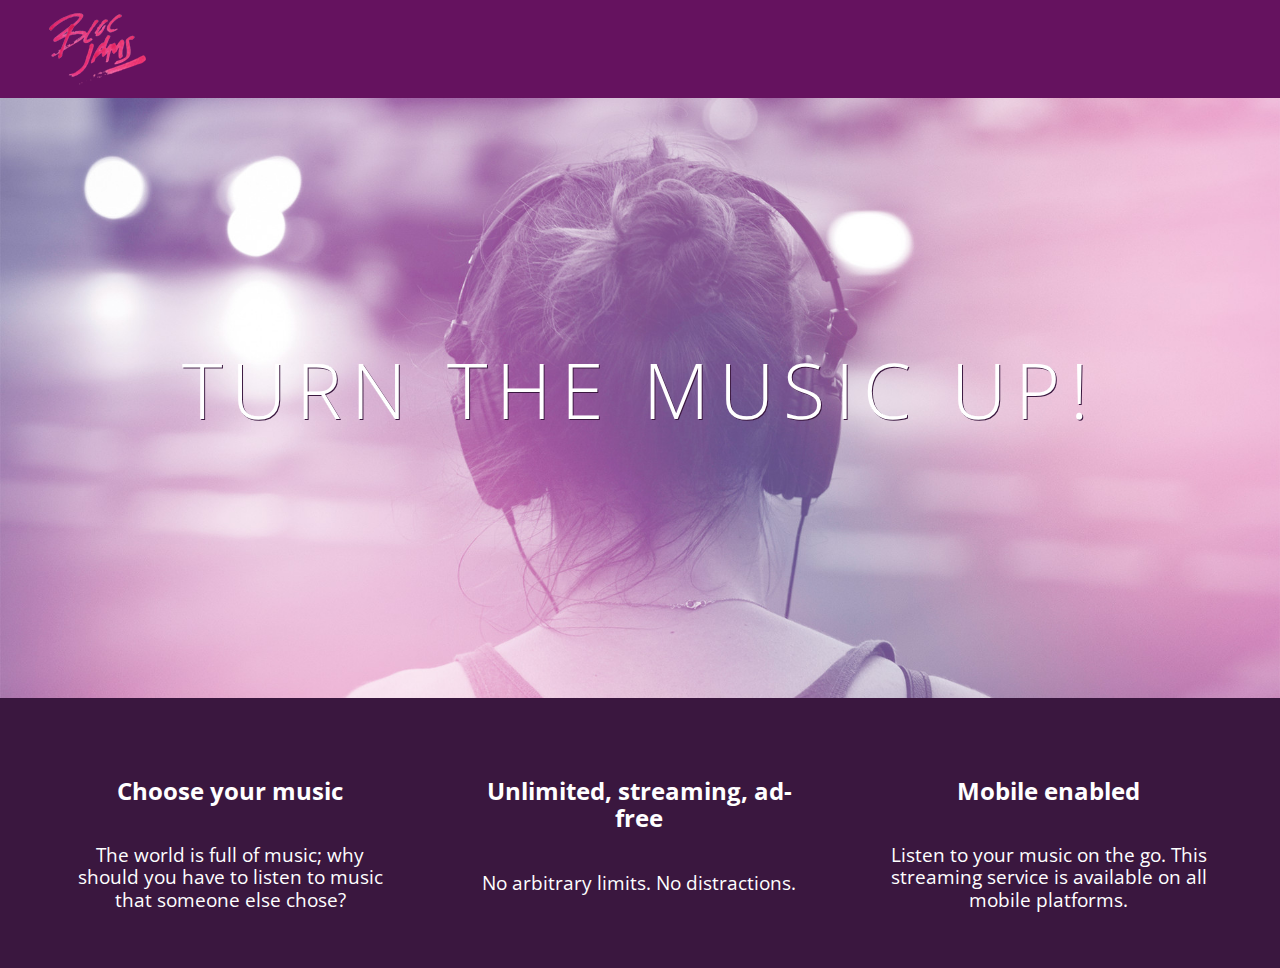
==== index.html @ 091bb002 "adding clearfix branch" ====
<!DOCTYPE html>
<html>
     <head>
        <title>Bloc Jams</title>
         <meta name="viewport" content="device-width, initial-scale=1">
        <link rel="stylesheet" type="text/css" href="http://fonts.googleapis.com/css?family=Open+Sans:400,800,600,700,300">
        <link rel="stylesheet" type="text/css" href="http://code.ionicframework.com/ionicons/2.0.1/css/ionicons.min.css">
        <link rel="stylesheet" type="text/css" href="styles/normalize.css">
        <link rel="stylesheet" type="text/css" href="styles/main.css">
        <link rel="stylesheet" type="text/css" href="styles/landing.css">
    </head>
   
    <body class="landing">
        <nav> <!--navigation bar -->
        <nav class="navbar"><!-- nav bar -->
             <img img src="assets/images/bloc_jams_logo.png" alt="bloc jams logo" class="logo">
             
             </nav>
        </nav>
        <section class="hero-content"> <!-- hero content -->
             <h1 class="hero-title">Turn the music up!</h1> 
        </section>
        <section class="selling-points container" class="clearfix"> <!-- selling points -->
             <div class="point column third">
                 <span class="ion-music-note"></span>
                 <h5 class="point-title">Choose your music</h5>
                 <p class="point-description">The world is full of music; why should you have to listen to music that someone else chose?</p>
             </div>
             <div class="point column third">
                 <span class="ion-radio-waves"></span>
                 <h5 class="point-title">Unlimited, streaming, ad-free</h5>
                 <p class="point-description">No arbitrary limits. No distractions.</p>
             </div>
             <div class="point column third">
                 <span class="ion-iphone"></span>
                 <h5 class="point-title">Mobile enabled</h5>
                 <p class="point-description">Listen to your music on the go. This streaming service is available on all mobile platforms.</p>
             </div>
                 
        </section>
    </body>


</html>
---- styles/main.css ----
*, *::before, *::after {
     -moz-box-sizing: border-box;
     -webkit-box-sizing: border-box;
     box-sizing: border-box;
 } 

html {
     height: 100%; /* makes sure our HTML takes up 100% of the browser window */
     font-size: 100%;
 }
 
 body {
     font-family: 'Open Sans'; /* sets our font to the "Open Sans" typeface */
     color: white;             /* sets the text color to white */
     min-height: 100%;         /* says the height of the body must be, at minimum, 100% of the window */
 }
 
 body.landing {
     background-color: rgb(58,23,63); /* sets the background color to an RGB value (see below) */
 }

 .navbar {
     padding: 0.5rem;
     background-color: rgb(101,18,95);
 }
 
 .navbar .logo {
     position: relative; /* positioning will be explained in a resource */
     left: 2rem;
     
}

.container {
    margin: 0 auto;
    max-width: 64rem;
    
}


 /* Medium and small screens (640px) */
 @media (min-width: 640px) {
   html { font-size: 112%; }
     .column {
         float: left;
         padding-left: 1rem;
         padding-right: 1rem;
 }
     .column.full { width: 100%; }
     .column.two-thirds { width: 66.7%; }
     .column.half { width: 50%;}
     .column.third { width: 33.3%; }
     .column.fourth { width: 25%; }
     .column.flow-oppositie { float: right; }
}

     
 
 /* Large screens (1024px) */
 @media (min-width: 1024px) {
   html { font-size: 120%; }
 }
     
}

.clearfix::before,
.clearfix::after {
   content: " ";
   display: table;
}

.clearfix::after {
   clear: both;
}
---- styles/landing.css ----
body.landing {
     background-color: rgb(58,23,63);
 }
 
 .hero-content {
     position: relative;
     min-height: 600px;
     background-image: url(../assets/images/bloc_jams_bg.jpg);
     background-repeat: no-repeat;
     background-position: center center;
     background-size: cover;
 }
 
 .hero-content .hero-title {
     position: absolute;
     top: 40%;
     -webkit-transform: translateY(-50%);
     -moz-transform: translateY(-50%);
     transform: translateY(-50%);
     width: 100%;
     text-align: center;
     font-size: 4rem;
     font-weight: 300;
     text-transform: uppercase;
     letter-spacing: 0.5rem;
     text-shadow: 1px 1px 0px rgb(58,23,63);
 }
 
 .selling-points {
     position: relative;
    
 }
 
 .point {
     position: relative;
     padding: 2rem;
     text-align: center;
 }
 
 .point .point-title {
     font-size: 1.25rem;
 }
 
 .ion-music-note,
 .ion-radio-waves,
 .ion-iphone {
     color: rgb(233,50,117);
     font-size: 5rem;
 }
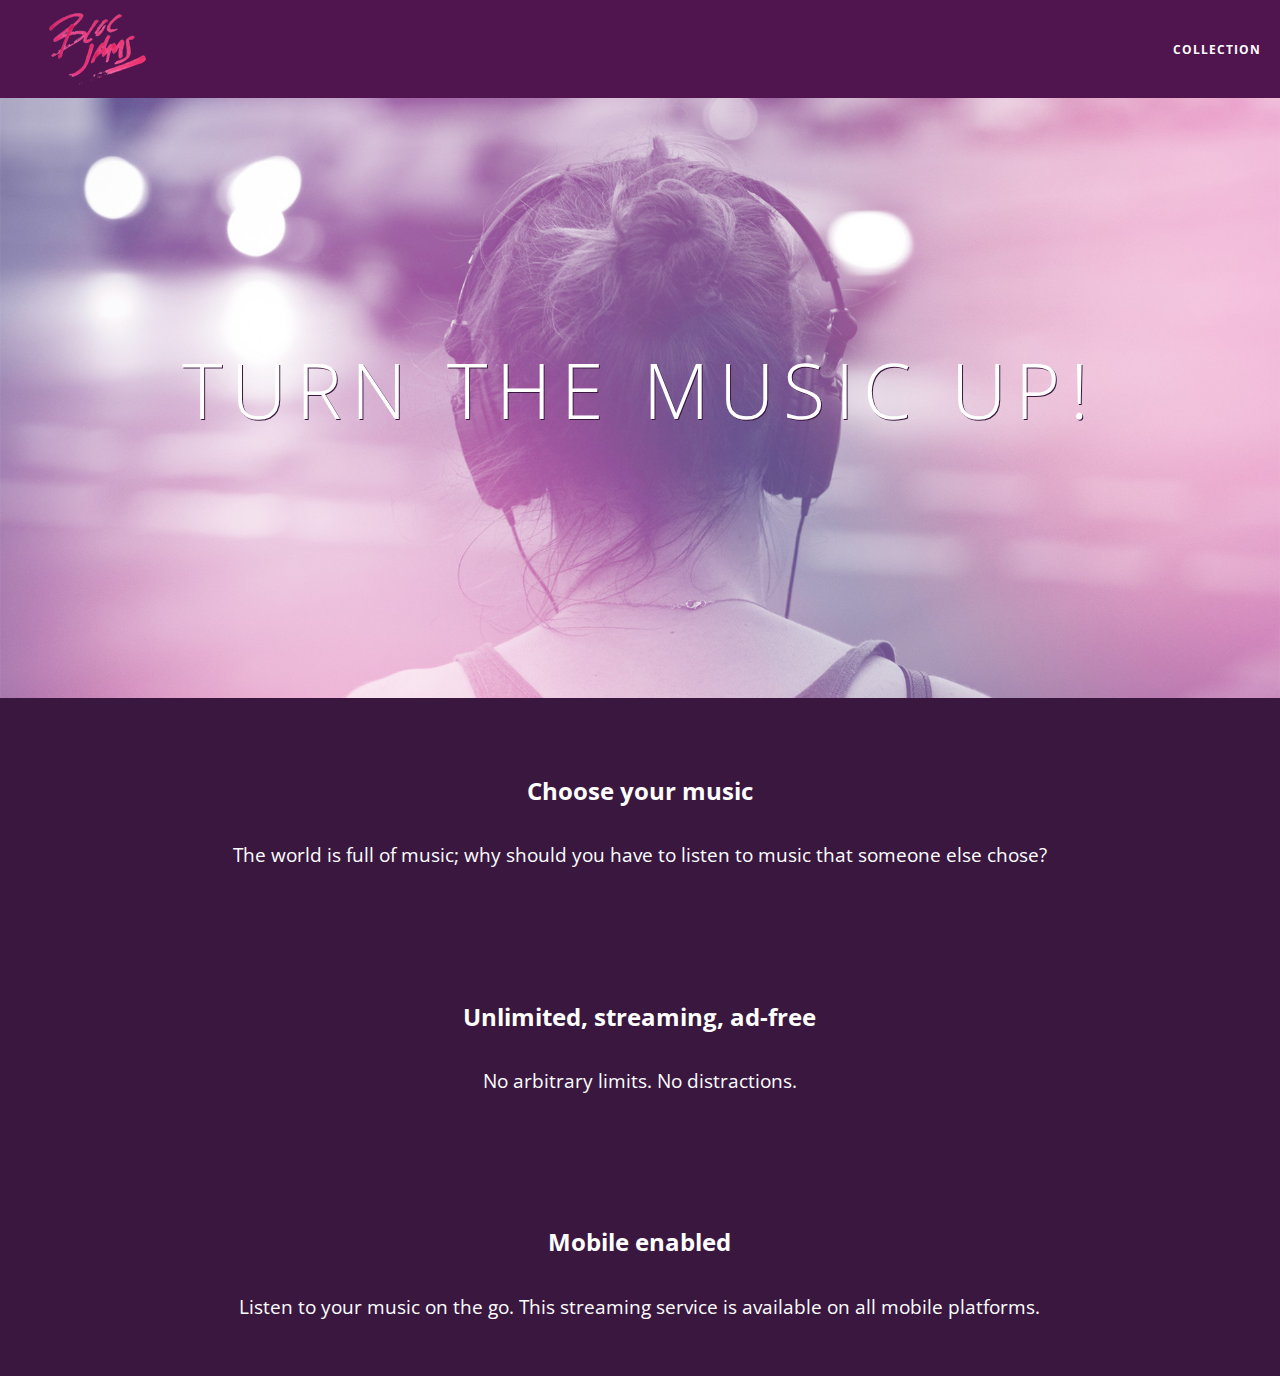
==== commit 48e1f85d: "adding a collection page" ====
--- a/index.html
+++ b/index.html
@@ -13,25 +13,30 @@
     <body class="landing">
         <nav> <!--navigation bar -->
         <nav class="navbar"><!-- nav bar -->
-             <img img src="assets/images/bloc_jams_logo.png" alt="bloc jams logo" class="logo">
+          <a href="index.html" class="logo">
+             <img src="assets/images/bloc_jams_logo.png" alt="bloc jams logo">
+         </a>
+         <div class="links-container">
+             <a href="collection.html" class="navbar-link">collection</a>
+         </div>
              
              </nav>
         </nav>
         <section class="hero-content"> <!-- hero content -->
              <h1 class="hero-title">Turn the music up!</h1> 
         </section>
-        <section class="selling-points container" class="clearfix"> <!-- selling points -->
-             <div class="point column third">
+        <section class="selling-points container"> <!-- selling points -->
+             <div class="point">
                  <span class="ion-music-note"></span>
                  <h5 class="point-title">Choose your music</h5>
                  <p class="point-description">The world is full of music; why should you have to listen to music that someone else chose?</p>
              </div>
-             <div class="point column third">
+             <div class="point">
                  <span class="ion-radio-waves"></span>
                  <h5 class="point-title">Unlimited, streaming, ad-free</h5>
                  <p class="point-description">No arbitrary limits. No distractions.</p>
              </div>
-             <div class="point column third">
+             <div class="point">
                  <span class="ion-iphone"></span>
                  <h5 class="point-title">Mobile enabled</h5>
                  <p class="point-description">Listen to your music on the go. This streaming service is available on all mobile platforms.</p>
--- a/styles/main.css
+++ b/styles/main.css
@@ -1,4 +1,4 @@
- *, *::before, *::after {
+*, *::before, *::after {
      -moz-box-sizing: border-box;
      -webkit-box-sizing: border-box;
      box-sizing: border-box;
@@ -20,16 +20,57 @@
  }
 
  .navbar {
+     position: relative;
      padding: 0.5rem;
-     background-color: rgb(101,18,95);
+     background-color: rgba(101,18,95,0.5);
+     z-index: 1;
  }
  
  .navbar .logo {
      position: relative; /* positioning will be explained in a resource */
      left: 2rem;
+     cursor: pointer; /* produces the finger-pointer icon when you hover over the logo */
      
 }
 
+.navbar .links-container {
+  display: table;
+  position: absolute;
+  top: 0;
+  right: 0; 
+  height: 100px;
+  color: white;
+    /* #3 */
+  text-decoration: none;
+}
+
+.links-container .navbar-link {
+     display: table-cell;
+     position: relative;
+     height: 100%;
+     padding-left: 1rem;
+     padding-right: 1rem;
+     /* #4 */
+     vertical-align: middle;
+     color: white;
+     font-size: 0.625rem;
+     letter-spacing: 0.05rem;
+     font-weight: 700;
+     text-transform: uppercase;
+     /* #3 */
+     text-decoration: none;
+     cursor: pointer;
+ }
+ 
+   /* #5 */
+ .links-container .navbar-link:hover {
+     color: rgb(233,50,117);
+}
+
+.links-container .navbar-link:active {
+     color: rgb(233,50,117);
+    background-color: white;
+}
 .container {
     margin: 0 auto;
     max-width: 64rem;
@@ -60,14 +101,7 @@
    html { font-size: 120%; }
  }
      
-}
+     
 
-.clearfix::before,
-.clearfix::after {
-   content: " ";
-   display: table;
-}
 
-.clearfix::after {
-   clear: both;
 }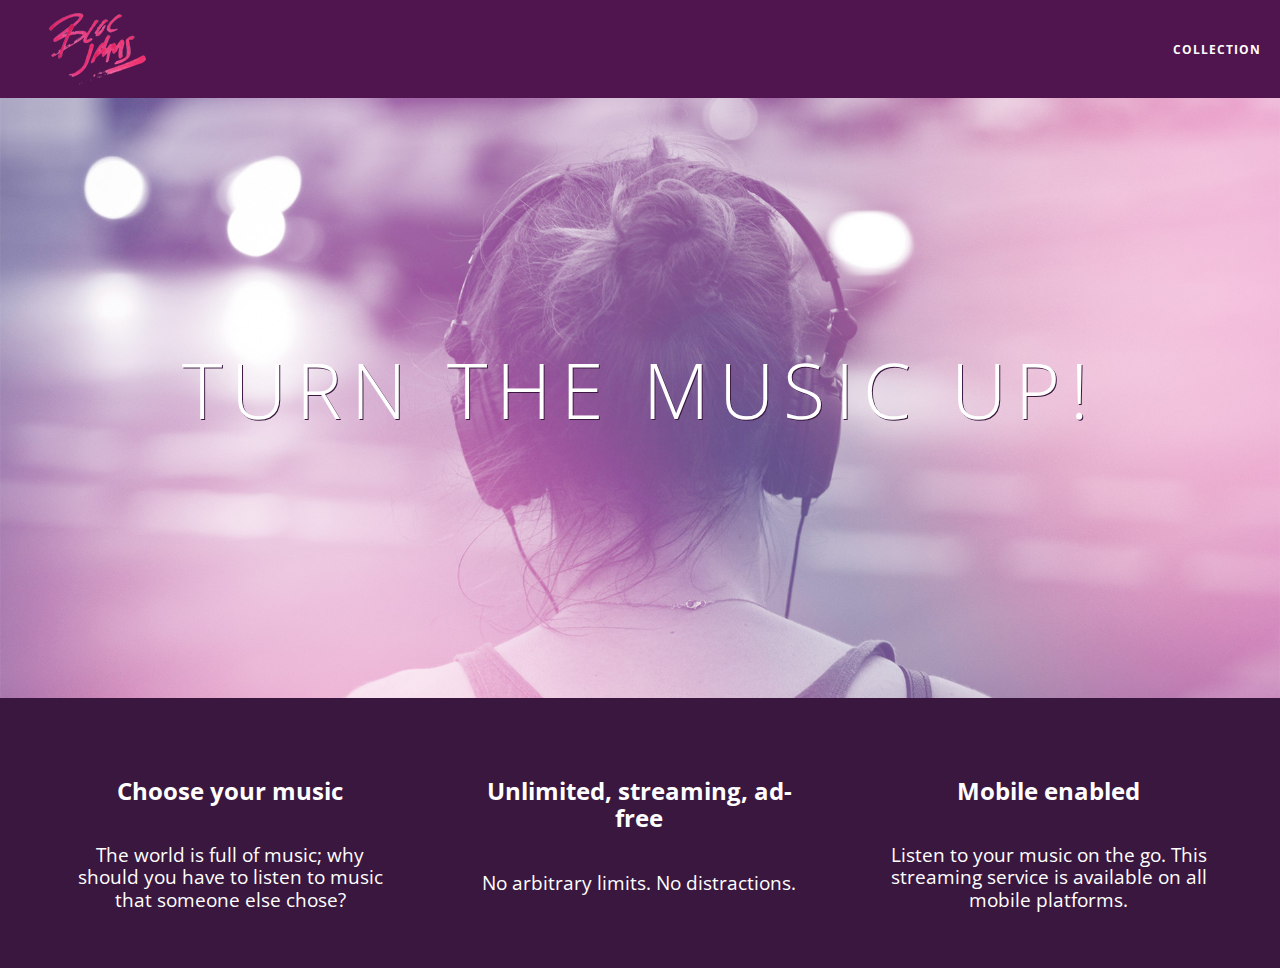
==== commit 322acf80: "adding animation branch" ====
--- a/index.html
+++ b/index.html
@@ -11,38 +11,37 @@
     </head>
    
     <body class="landing">
-        <nav> <!--navigation bar -->
         <nav class="navbar"><!-- nav bar -->
-          <a href="index.html" class="logo">
+              <a href="index.html" class="logo">
              <img src="assets/images/bloc_jams_logo.png" alt="bloc jams logo">
          </a>
          <div class="links-container">
              <a href="collection.html" class="navbar-link">collection</a>
          </div>
-             
              </nav>
         </nav>
         <section class="hero-content"> <!-- hero content -->
              <h1 class="hero-title">Turn the music up!</h1> 
         </section>
-        <section class="selling-points container"> <!-- selling points -->
-             <div class="point">
+        <section class="selling-points container" class="clearfix"> <!-- selling points -->
+             <div class="point column third">
                  <span class="ion-music-note"></span>
                  <h5 class="point-title">Choose your music</h5>
                  <p class="point-description">The world is full of music; why should you have to listen to music that someone else chose?</p>
              </div>
-             <div class="point">
+             <div class="point column third">
                  <span class="ion-radio-waves"></span>
                  <h5 class="point-title">Unlimited, streaming, ad-free</h5>
                  <p class="point-description">No arbitrary limits. No distractions.</p>
              </div>
-             <div class="point">
+             <div class="point column third">
                  <span class="ion-iphone"></span>
                  <h5 class="point-title">Mobile enabled</h5>
                  <p class="point-description">Listen to your music on the go. This streaming service is available on all mobile platforms.</p>
              </div>
                  
         </section>
+        <script src="scripts/landing.js"></script>
     </body>
 
 
--- a/styles/main.css
+++ b/styles/main.css
@@ -1,4 +1,4 @@
-*, *::before, *::after {
+ *, *::before, *::after {
      -moz-box-sizing: border-box;
      -webkit-box-sizing: border-box;
      box-sizing: border-box;
@@ -22,29 +22,30 @@
  .navbar {
      position: relative;
      padding: 0.5rem;
+     /* #1 */
      background-color: rgba(101,18,95,0.5);
+     /* #2 */
      z-index: 1;
  }
  
  .navbar .logo {
-     position: relative; /* positioning will be explained in a resource */
+     position: relative;
      left: 2rem;
-     cursor: pointer; /* produces the finger-pointer icon when you hover over the logo */
-     
-}
-
-.navbar .links-container {
-  display: table;
-  position: absolute;
-  top: 0;
-  right: 0; 
-  height: 100px;
-  color: white;
-    /* #3 */
-  text-decoration: none;
-}
-
-.links-container .navbar-link {
+     cursor: pointer;  /* produces the finger-pointer icon when you hover over the logo */
+ }
+ 
+ .navbar .links-container {
+     display: table;
+     position: absolute;
+     top: 0;
+     right: 0;
+     height: 100px;
+     color: white;
+     /* #3 */
+     text-decoration: none;
+ }
+ 
+ .links-container .navbar-link {
      display: table-cell;
      position: relative;
      height: 100%;
@@ -65,18 +66,21 @@
    /* #5 */
  .links-container .navbar-link:hover {
      color: rgb(233,50,117);
-}
+ }
 
 .links-container .navbar-link:active {
      color: rgb(233,50,117);
     background-color: white;
 }
+
 .container {
     margin: 0 auto;
     max-width: 64rem;
     
 }
-
+ .container.narrow {
+     max-width: 56rem;
+ }
 
  /* Medium and small screens (640px) */
  @media (min-width: 640px) {
@@ -104,4 +108,14 @@
      
 
 
+}
+
+.clearfix::before,
+.clearfix::after {
+   content: " ";
+   display: table;
+}
+
+.clearfix::after {
+   clear: both;
 }--- a/styles/landing.css
+++ b/styles/landing.css
@@ -1,49 +1,49 @@
 body.landing {
-     background-color: rgb(58,23,63);
- }
- 
- .hero-content {
-     position: relative;
-     min-height: 600px;
-     background-image: url(../assets/images/bloc_jams_bg.jpg);
-     background-repeat: no-repeat;
-     background-position: center center;
-     background-size: cover;
- }
- 
- .hero-content .hero-title {
-     position: absolute;
-     top: 40%;
-     -webkit-transform: translateY(-50%);
-     -moz-transform: translateY(-50%);
-     transform: translateY(-50%);
-     width: 100%;
-     text-align: center;
-     font-size: 4rem;
-     font-weight: 300;
-     text-transform: uppercase;
-     letter-spacing: 0.5rem;
-     text-shadow: 1px 1px 0px rgb(58,23,63);
- }
- 
- .selling-points {
-     position: relative;
+    background-color: rgb(58,23,63);
+}
+
+.hero-content {
+    position: relative;
+    min-height: 600px;
+    background-image: url(../assets/images/bloc_jams_bg.jpg);
+    background-repeat: no-repeat;
+    background-position: center center;
+    background-size: cover;
+}
+
+.hero-content .hero-title {
+    position: absolute;
+    top: 40%;
+    -webkit-transform: translateY(-50%);
+    -moz-transform: translateY(-50%);
+    transform: translateY(-50%);
+    width: 100%;
+    text-align: center;
+    font-size: 4rem;
+    font-weight: 300;
+    text-transform: uppercase;
+    letter-spacing: 0.5rem;
+    text-shadow: 1px 1px 0px rgb(58,23,63);
+}
+
+.selling-points {
+    position: relative;
     
- }
- 
- .point {
-     position: relative;
-     padding: 2rem;
-     text-align: center;
- }
- 
- .point .point-title {
-     font-size: 1.25rem;
- }
- 
- .ion-music-note,
- .ion-radio-waves,
- .ion-iphone {
-     color: rgb(233,50,117);
-     font-size: 5rem;
- }+}
+
+.point {
+    position: relative;
+    padding: 2rem;
+    text-align: center;
+}
+
+.point  .point-title {
+    font-size: 1.25rem;
+}
+
+.ion-music-note,
+.ion-radio-waves,
+.ion-iphone {
+    color: rgb(233,50,117);
+    font-size: 5rem;
+}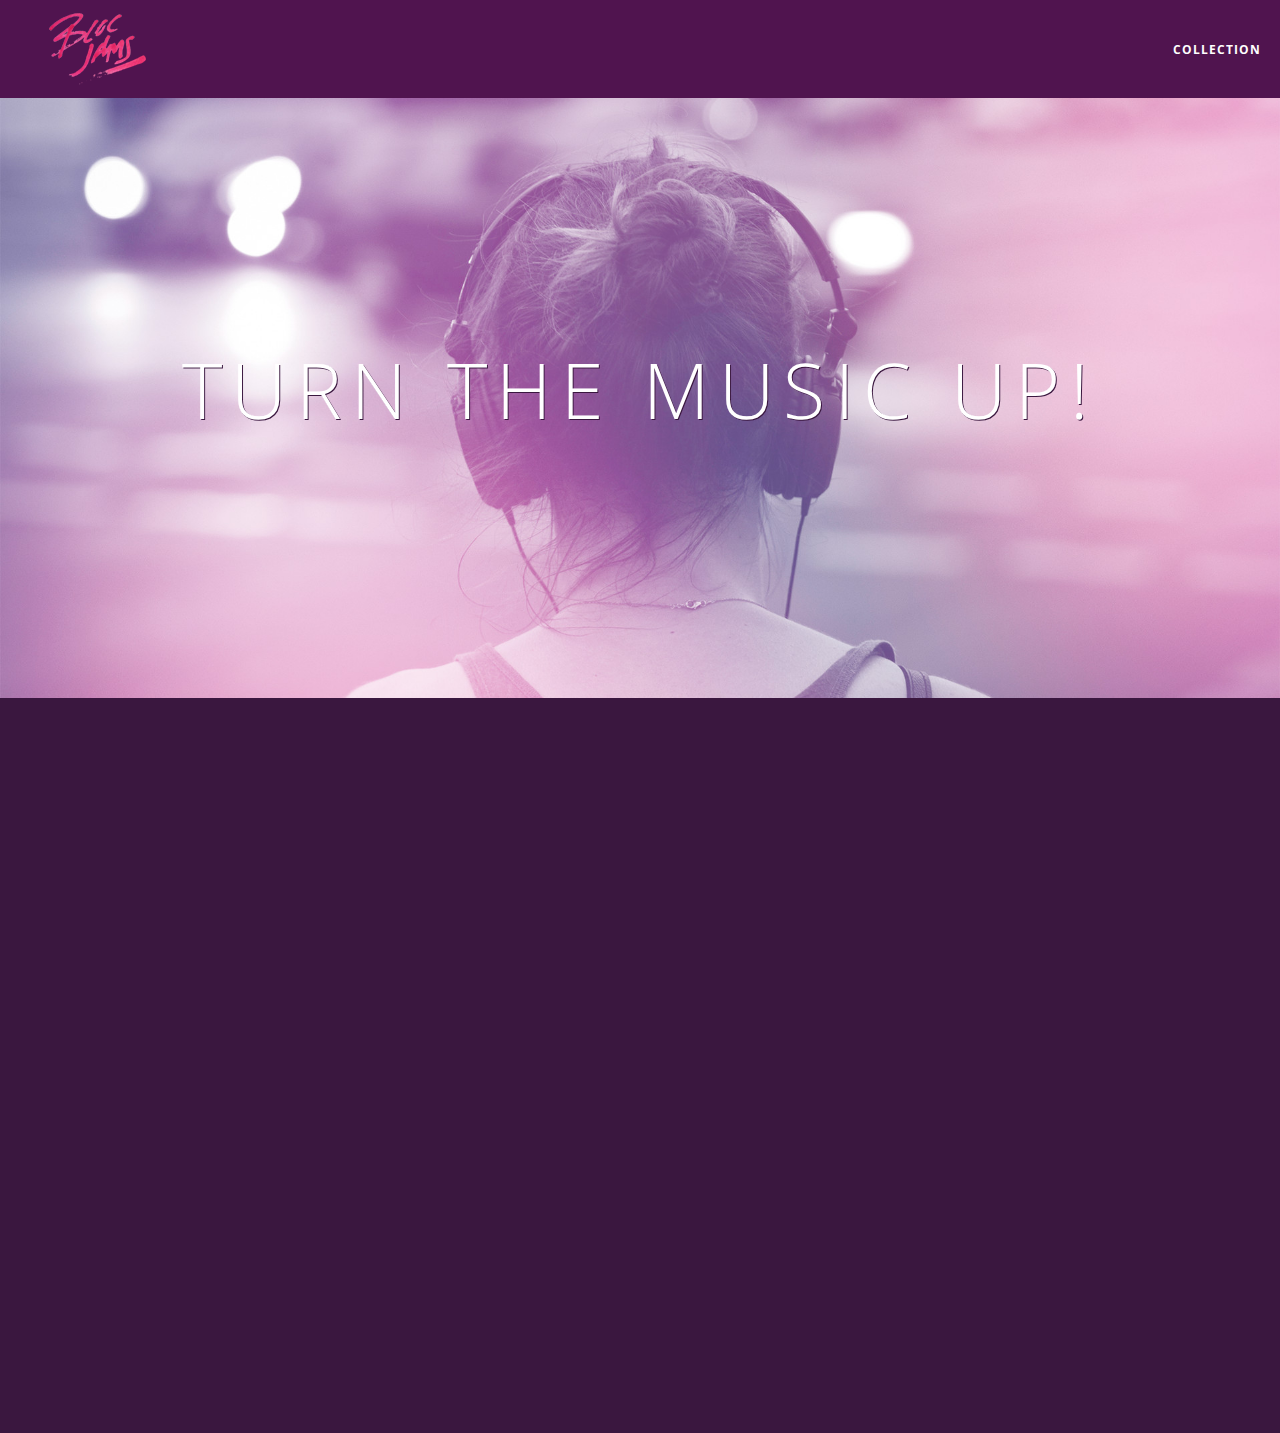
==== commit 424b6657: "DOM scripting animation assignment" ====
--- a/index.html
+++ b/index.html
@@ -23,18 +23,18 @@
         <section class="hero-content"> <!-- hero content -->
              <h1 class="hero-title">Turn the music up!</h1> 
         </section>
-        <section class="selling-points container" class="clearfix"> <!-- selling points -->
-             <div class="point column third">
+        <section class="selling-points" class="clearfix"> <!-- selling points -->
+             <div class="point">
                  <span class="ion-music-note"></span>
                  <h5 class="point-title">Choose your music</h5>
                  <p class="point-description">The world is full of music; why should you have to listen to music that someone else chose?</p>
              </div>
-             <div class="point column third">
+             <div class="point">
                  <span class="ion-radio-waves"></span>
                  <h5 class="point-title">Unlimited, streaming, ad-free</h5>
                  <p class="point-description">No arbitrary limits. No distractions.</p>
              </div>
-             <div class="point column third">
+             <div class="point">
                  <span class="ion-iphone"></span>
                  <h5 class="point-title">Mobile enabled</h5>
                  <p class="point-description">Listen to your music on the go. This streaming service is available on all mobile platforms.</p>
--- a/styles/landing.css
+++ b/styles/landing.css
@@ -35,6 +35,16 @@
     position: relative;
     padding: 2rem;
     text-align: center;
+    opacity: 0;
+     -webkit-transform: scaleX(0.9) translateY(3rem);
+     -moz-transform: scaleX(0.9) translateY(3rem);
+     transform: scaleX(0.9) translateY(3rem);
+     -webkit-transition: all 0.25s ease-in-out;
+     -moz-transition: all 0.25s ease-in-out;
+     transition: all 0.25s ease-in-out;
+     -webkit-transition-delay: 0.2s;
+     -moz-transition-delay: 0.2s;
+     transition-delay: 0.2s;
 }
 
 .point  .point-title {
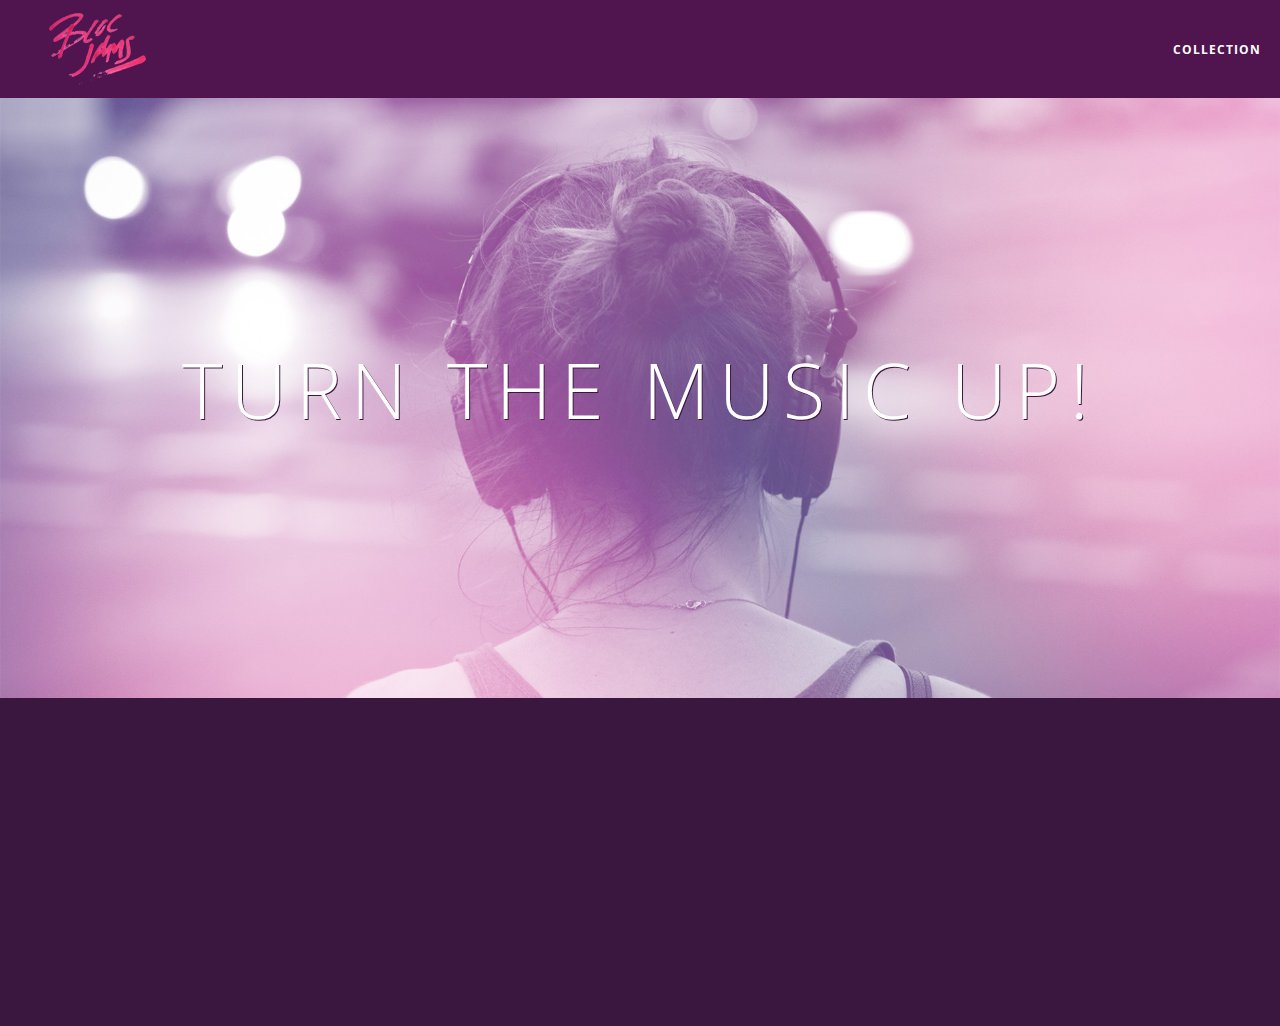
==== commit 921d10b8: "adding events branch" ====
--- a/index.html
+++ b/index.html
@@ -19,22 +19,22 @@
              <a href="collection.html" class="navbar-link">collection</a>
          </div>
              </nav>
-        </nav>
+        
         <section class="hero-content"> <!-- hero content -->
              <h1 class="hero-title">Turn the music up!</h1> 
         </section>
-        <section class="selling-points" class="clearfix"> <!-- selling points -->
-             <div class="point">
+        <section class="selling-points container" class="clearfix"> <!-- selling points -->
+             <div class="point column third">
                  <span class="ion-music-note"></span>
                  <h5 class="point-title">Choose your music</h5>
                  <p class="point-description">The world is full of music; why should you have to listen to music that someone else chose?</p>
              </div>
-             <div class="point">
+             <div class="point column third">
                  <span class="ion-radio-waves"></span>
                  <h5 class="point-title">Unlimited, streaming, ad-free</h5>
                  <p class="point-description">No arbitrary limits. No distractions.</p>
              </div>
-             <div class="point">
+             <div class="point column third">
                  <span class="ion-iphone"></span>
                  <h5 class="point-title">Mobile enabled</h5>
                  <p class="point-description">Listen to your music on the go. This streaming service is available on all mobile platforms.</p>
--- a/styles/landing.css
+++ b/styles/landing.css
@@ -32,10 +32,10 @@
 }
 
 .point {
-    position: relative;
-    padding: 2rem;
-    text-align: center;
-    opacity: 0;
+     position: relative;
+     padding: 2rem;
+     text-align: center;
+     opacity: 0;
      -webkit-transform: scaleX(0.9) translateY(3rem);
      -moz-transform: scaleX(0.9) translateY(3rem);
      transform: scaleX(0.9) translateY(3rem);
@@ -45,7 +45,7 @@
      -webkit-transition-delay: 0.2s;
      -moz-transition-delay: 0.2s;
      transition-delay: 0.2s;
-}
+ }
 
 .point  .point-title {
     font-size: 1.25rem;
